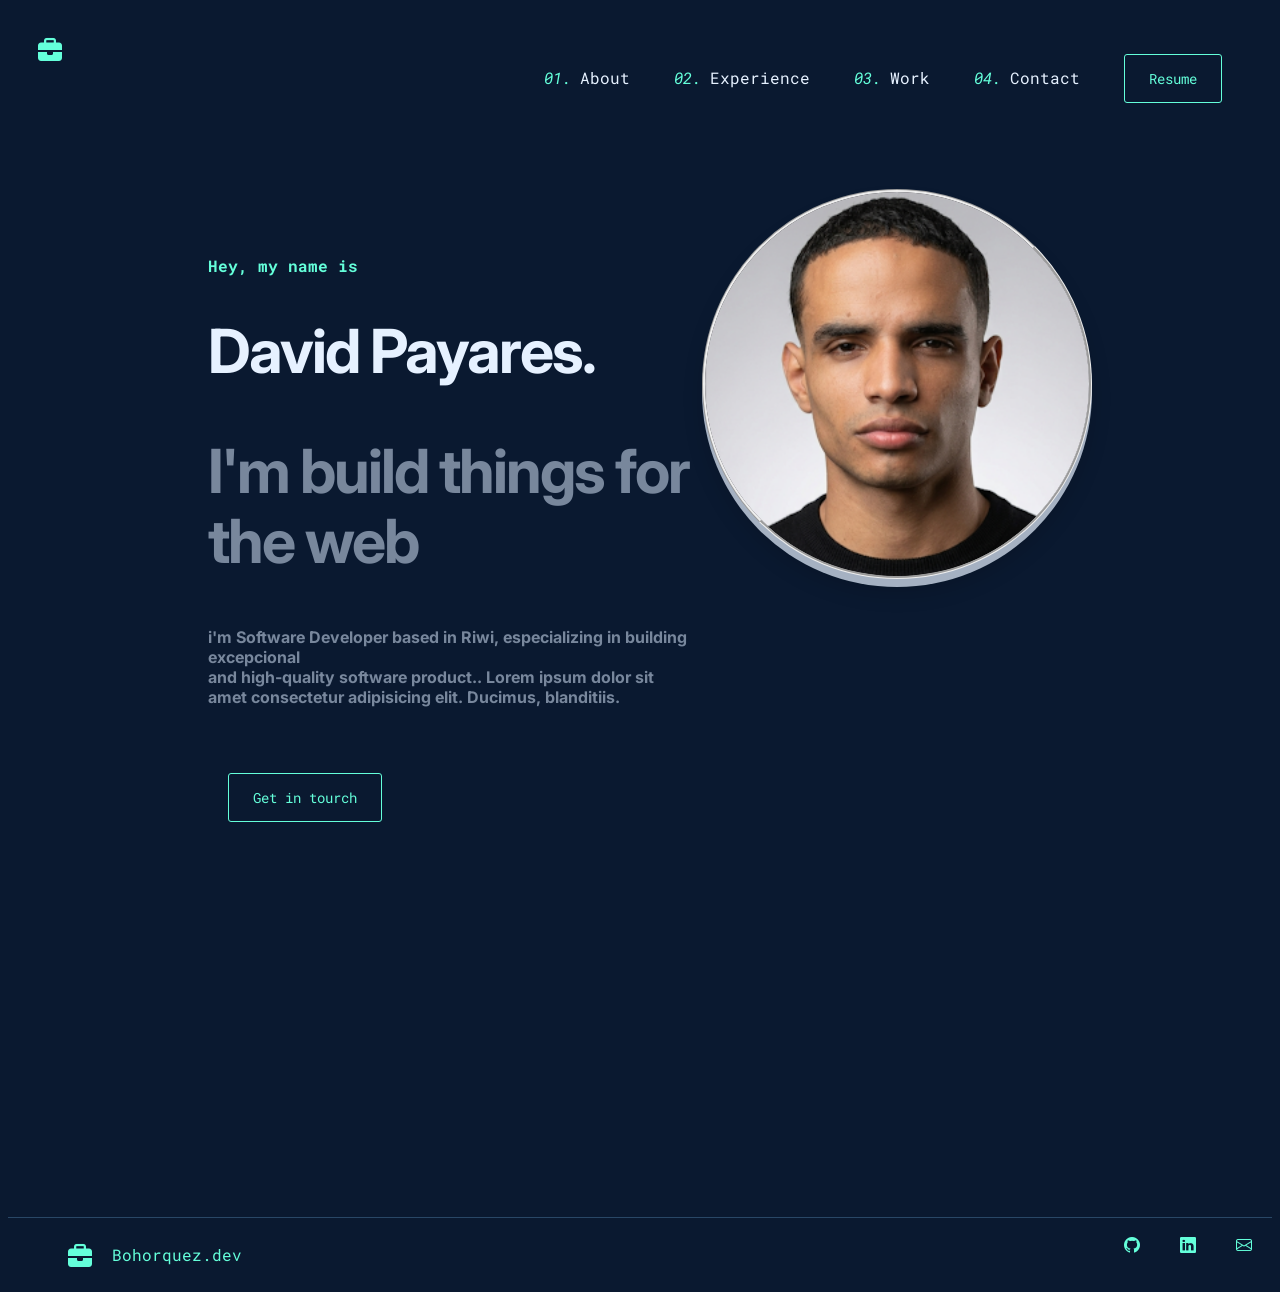
==== index.html @ 5aa813e8 "Primer commit" ====
<!DOCTYPE html>
<html lang="en">
<head>
    <meta charset="UTF-8">
    <meta name="viewport" content="width=device-width, initial-scale=1.0">
    <link rel="stylesheet" href="./style/style.css">
    <link rel="stylesheet" href="<link rel="stylesheet" href="https://cdn.jsdelivr.net/npm/bootstrap@4.3.1/dist/css/bootstrap.min.css" integrity="sha384-ggOyR0iXCbMQv3Xipma34MD+dH/1fQ784/j6cY/iJTQUOhcWr7x9JvoRxT2MZw1T" crossorigin="anonymous">
    <link rel="stylesheet" href="https://cdn.jsdelivr.net/npm/bootstrap-icons@1.13.2/font/bootstrap-icons.min.css">
    <link rel="preconnect" href="https://fonts.googleapis.com">
    <link rel="preconnect" href="https://fonts.gstatic.com" crossorigin>
    <link href="https://fonts.googleapis.com/css2?family=Inter:wght@400;500;600;700;800&family=Roboto+Mono:wght@400;500&display=swap" rel="stylesheet">
    <link rel="stylesheet" href="https://cdnjs.cloudflare.com/ajax/libs/font-awesome/6.7.2/css/all.min.css">
    <link type="icon-img" rel="icon" href="./img/briefcase.svg">

    <title>David Payares || Portafolio</title>
</head>
<body>
    <header>
        <nav>
            <i class="fa-solid fa-briefcase"></i>
            <ul>
                <li>
                    <a href="./page/about.html"><i> 01. </i>About</a>
                    <a href="./page/experience.html"><i>02. </i>Experience</a>
                    <a href="./page/work.html"><i>03. </i>Work</a>
                    <a href="./page/contact.html"><i>04. </i>Contact</a>
                    <button type="button">Resume</button>
                </li>
            </ul>
        </nav>
    </header>
    <main>
        <div class="text-content">
            <p id="saludo">Hey, my name is </p>
            <h1>David Payares.</h1>
            <h2>I'm build things for the web</h2>
            <p id="description-me">i'm Software Developer based in Riwi, especializing in building excepcional <br>
            and high-quality software product.. Lorem ipsum dolor sit <br>
            amet consectetur adipisicing elit. Ducimus, blanditiis.</p>
            <button type="button">Get in tourch</button>
            
        </div>
        <div class="img-perfil-pr">
                <img src="./img/perfil.png" alt="">
        </div>
        
       
    </main>
   <footer>
            <div>
                
                <ul>
                    <i class="fa-solid fa-briefcase"></i>
                    <li>
                         <a href="">Bohorquez.dev</a>
                    </li>
                </ul>
               
            </div>
            <ul>
                <li><a href="https://github.com/bohorquedev" target="_blank"><i class="bi bi-github w-30px h-auto"></i></a></li>
                <li><a href=""><i class="bi bi-linkedin"></i></a></li>
                <li><a href=""><i class="bi bi-envelope "></i></a></li>
            </ul>
    </footer>
</body>
</html>
---- style/style.css ----
body {
    display: flex;
    flex-direction: column;
    justify-content: space-between;
    background-color: #0A1930;
    font-family: 'inter', sans-serif;
    

}
h1 , p {
    font-family: 'Inter', sans-serif;
    font-weight: 700;
}
h1, h2{
    font-size: clamp(2.5rem, 6vw, 3.8rem);
    font-weight: 700;
    letter-spacing: -2px;
    line-height: 1.15;
    color: #E6F1FF;
}
h2 {
    color: rgba(148, 163, 184, 0.8);
}
h2:hover {
    color: rgba(226, 232, 240, 1);
}
nav {
    background-color: transparent;
    display: flex;
    justify-content: space-between;
    padding: 30px;
}
img {
    width: 50px;
    height: auto;
    border-radius: 50%;
}
ul li a {
    padding: 20px;
    text-decoration: none;
    color: #E6F1FF;
    font-family: 'Roboto Mono', monospace;
 
    
}
button {
    display: inline-block;
    padding: 14px 24px;
    margin-right: 20px;
    margin-left: 20px;

    background: transparent;
    color: #64FFDA;
    border: 1px solid #64FFDA;
    border-radius: 3px;

    font-family: monospace;
    font-size: 14px;
    text-decoration: none;

    cursor: pointer;
    transition: background-color 0.3s ease;
    font-family: 'Roboto Mono', monospace;
}
ul li button:hover {
    background-color: rgba(100, 255, 218, 0.1);
}
main button:hover {
    background-color: rgba(100, 255, 218, 0.1);
}

ul li {
    list-style-type: none;
    
}
main {
    background-color: transparent;
    margin-top: 40px;
    height: 100vh;
    display: flex;
    justify-content: space-between;
   
    
}
.text-content {
    margin-top: 50px;
    margin-left: 200px;
    color: #E6F1FF;
    
    
}

.text-content button {
    margin-top: 50px;
}
#saludo {
    color: #64FFDA;
    font-family: 'Roboto Mono', monospace;

}
.fa-briefcase {
    color: #64FFDA;
    font-size: 24px;
}
ul li a i{
    color: #64FFDA;
}
ul li a:hover {
    color: rgba(148, 163, 184, 0.8)
}
#description-me {
    color: rgba(148, 163, 184, 0.8);
    margin-top: 10px;

}
.img-perfil-pr {
    background-color: black;
    margin-right: 20vh;
    display: inline-grid;
    height: min-content;
    border-radius: 50%;
    border-style: groove;
    box-shadow: 
    0 8px 0 #a5b1c2, 
    0 15px 20px rgba(0, 0, 0, 0.15);
  
    transition: transform 0.2s ease, box-shadow 0.2s ease;
    cursor: pointer;

}
.img-perfil-pr img {
    width: 30vw;
    height: auto;
}
footer {
    border-top: 1px solid #294766;
    margin-top: 8rem;
    display: flex;
    justify-content: space-between;
}
footer ul{
    display: flex ;
}

footer div ul li a {
    text-decoration: none;
    align-self: center;
    top: 0;
    color: #64FFDA;

    
}
footer div {
   display: flex;
   padding-left: 20px;
   padding-top: 10px;

    
}
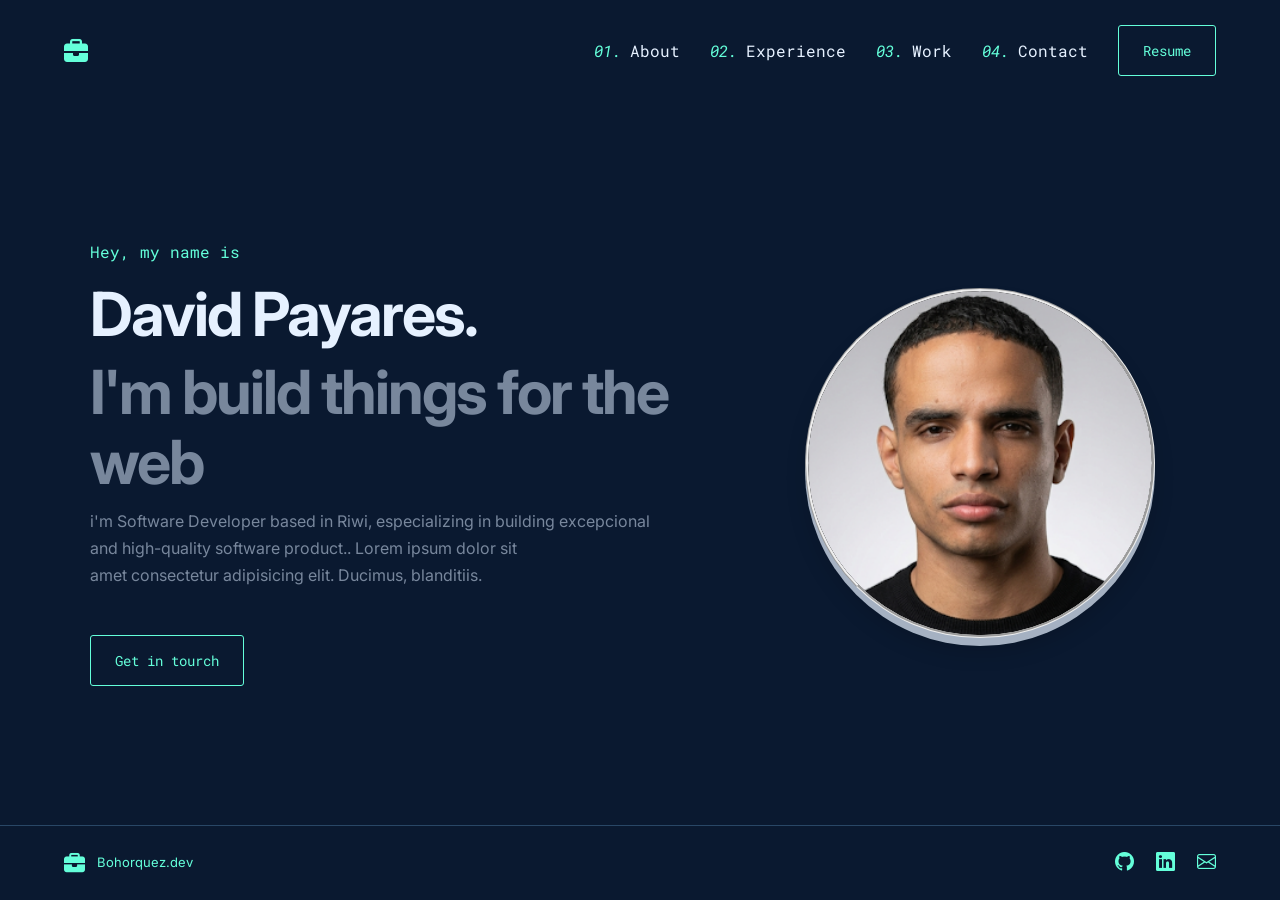
==== commit edbc4990: "Add responsive design" ====
--- a/index.html
+++ b/index.html
@@ -3,20 +3,27 @@
 <head>
     <meta charset="UTF-8">
     <meta name="viewport" content="width=device-width, initial-scale=1.0">
-    <link rel="stylesheet" href="./style/style.css">
-    <link rel="stylesheet" href="<link rel="stylesheet" href="https://cdn.jsdelivr.net/npm/bootstrap@4.3.1/dist/css/bootstrap.min.css" integrity="sha384-ggOyR0iXCbMQv3Xipma34MD+dH/1fQ784/j6cY/iJTQUOhcWr7x9JvoRxT2MZw1T" crossorigin="anonymous">
-    <link rel="stylesheet" href="https://cdn.jsdelivr.net/npm/bootstrap-icons@1.13.2/font/bootstrap-icons.min.css">
-    <link rel="preconnect" href="https://fonts.googleapis.com">
-    <link rel="preconnect" href="https://fonts.gstatic.com" crossorigin>
-    <link href="https://fonts.googleapis.com/css2?family=Inter:wght@400;500;600;700;800&family=Roboto+Mono:wght@400;500&display=swap" rel="stylesheet">
-    <link rel="stylesheet" href="https://cdnjs.cloudflare.com/ajax/libs/font-awesome/6.7.2/css/all.min.css">
-    <link type="icon-img" rel="icon" href="./img/briefcase.svg">
+    <!-- Bootstrap primero -->
+<link rel="stylesheet" href="https://cdn.jsdelivr.net/npm/bootstrap@4.3.1/dist/css/bootstrap.min.css">
+
+<!-- Iconos y fuentes -->
+<link rel="stylesheet" href="https://cdn.jsdelivr.net/npm/bootstrap-icons@1.13.2/font/bootstrap-icons.min.css">
+
+<link rel="preconnect" href="https://fonts.googleapis.com">
+<link rel="preconnect" href="https://fonts.gstatic.com" crossorigin>
+
+<link href="https://fonts.googleapis.com/css2?family=Inter:wght@400;500;600;700;800&family=Roboto+Mono:wght@400;500&display=swap" rel="stylesheet">
+
+<link rel="stylesheet" href="https://cdnjs.cloudflare.com/ajax/libs/font-awesome/6.7.2/css/all.min.css">
+
+<!-- Tu CSS siempre al final -->
+<link rel="stylesheet" href="./style/style.css">
 
     <title>David Payares || Portafolio</title>
 </head>
 <body>
     <header>
-        <nav>
+        <nav class="navbar">
             <i class="fa-solid fa-briefcase"></i>
             <ul>
                 <li>
@@ -29,7 +36,7 @@
             </ul>
         </nav>
     </header>
-    <main>
+    <main class="home-container">
         <div class="text-content">
             <p id="saludo">Hey, my name is </p>
             <h1>David Payares.</h1>
@@ -46,22 +53,25 @@
         
        
     </main>
-   <footer>
-            <div>
-                
-                <ul>
-                    <i class="fa-solid fa-briefcase"></i>
-                    <li>
-                         <a href="">Bohorquez.dev</a>
-                    </li>
-                </ul>
-               
-            </div>
-            <ul>
-                <li><a href="https://github.com/bohorquedev" target="_blank"><i class="bi bi-github w-30px h-auto"></i></a></li>
-                <li><a href=""><i class="bi bi-linkedin"></i></a></li>
-                <li><a href=""><i class="bi bi-envelope "></i></a></li>
-            </ul>
-    </footer>
+    <footer>
+    <div class="footer-brand">
+        <i class="fa-solid fa-briefcase"></i>
+        <a href="../index.html">Bohorquez.dev</a>
+    </div>
+
+    <div class="footer-socials">
+        <a href="https://github.com/bohorquedev" target="_blank">
+            <i class="bi bi-github"></i>
+        </a>
+
+        <a href="https://www.linkedin.com/in/bohorquez-dev-292005258/" target="_blank">
+            <i class="bi bi-linkedin"></i>
+        </a>
+
+        <a href="mailto:payaresbohorquezdavid@gmail.com">
+            <i class="bi bi-envelope"></i>
+        </a>
+    </div>
+</footer>
 </body>
 </html>
--- a/style/style.css
+++ b/style/style.css
@@ -1,159 +1,376 @@
+
+/* ==============================
+   CONFIGURACIÓN GENERAL
+============================== */
+
+* {
+    box-sizing: border-box;
+}
+
+html {
+    scroll-behavior: smooth;
+}
+
 body {
+    min-height: 100vh;
+    margin: 0;
     display: flex;
     flex-direction: column;
     justify-content: space-between;
     background-color: #0A1930;
-    font-family: 'inter', sans-serif;
-    
-
-}
-h1 , p {
     font-family: 'Inter', sans-serif;
-    font-weight: 700;
-}
-h1, h2{
-    font-size: clamp(2.5rem, 6vw, 3.8rem);
+    overflow-x: hidden;
+}
+
+h1, h2, p {
+    font-family: 'Inter', sans-serif;
+}
+
+h1, h2 {
+    font-size: clamp(2rem, 5vw, 3.8rem);
     font-weight: 700;
     letter-spacing: -2px;
     line-height: 1.15;
     color: #E6F1FF;
 }
+
 h2 {
     color: rgba(148, 163, 184, 0.8);
 }
+
 h2:hover {
     color: rgba(226, 232, 240, 1);
 }
-nav {
+
+/* ==============================
+   NAVBAR
+============================== */
+
+.navbar {
     background-color: transparent;
     display: flex;
     justify-content: space-between;
-    padding: 30px;
-}
-img {
-    width: 50px;
-    height: auto;
-    border-radius: 50%;
-}
-ul li a {
-    padding: 20px;
+    align-items: center;
+    padding: 25px 5%;
+    width: 100%;
+}
+
+.fa-briefcase {
+    color: #64FFDA;
+    font-size: 24px;
+    flex-shrink: 0;
+}
+
+.navbar ul {
+    margin: 0;
+    padding: 0;
+}
+
+.navbar ul li {
+    display: flex;
+    align-items: center;
+    list-style: none;
+    gap: 10px;
+}
+
+.navbar ul li a {
+    padding: 10px;
     text-decoration: none;
     color: #E6F1FF;
     font-family: 'Roboto Mono', monospace;
- 
-    
-}
+    white-space: nowrap;
+}
+
+.navbar ul li a i {
+    color: #64FFDA;
+}
+
+.navbar ul li a:hover {
+    color: rgba(148, 163, 184, 0.8);
+}
+
+/* ==============================
+   BOTONES
+============================== */
+
 button {
     display: inline-block;
     padding: 14px 24px;
-    margin-right: 20px;
-    margin-left: 20px;
-
     background: transparent;
     color: #64FFDA;
     border: 1px solid #64FFDA;
     border-radius: 3px;
-
-    font-family: monospace;
+    font-family: 'Roboto Mono', monospace;
     font-size: 14px;
-    text-decoration: none;
-
     cursor: pointer;
     transition: background-color 0.3s ease;
+}
+
+button:hover {
+    background-color: rgba(100, 255, 218, 0.1);
+}
+
+.navbar button {
+    margin-left: 10px;
+}
+
+/* ==============================
+   CONTENIDO PRINCIPAL
+============================== */
+
+.home-container {
+    width: min(1100px, 90%);
+    margin: 40px auto;
+    flex: 1;
+
+    display: grid;
+    grid-template-columns: 1.2fr 0.8fr;
+    align-items: center;
+    gap: 50px;
+    padding: 30px 0;
+}
+
+.text-content {
+    width: 100%;
+    color: #E6F1FF;
+}
+
+#saludo {
+    color: #64FFDA;
     font-family: 'Roboto Mono', monospace;
-}
-ul li button:hover {
-    background-color: rgba(100, 255, 218, 0.1);
-}
-main button:hover {
-    background-color: rgba(100, 255, 218, 0.1);
-}
-
-ul li {
-    list-style-type: none;
-    
-}
-main {
-    background-color: transparent;
-    margin-top: 40px;
-    height: 100vh;
-    display: flex;
-    justify-content: space-between;
-   
-    
-}
-.text-content {
-    margin-top: 50px;
-    margin-left: 200px;
-    color: #E6F1FF;
-    
-    
-}
-
-.text-content button {
-    margin-top: 50px;
-}
-#saludo {
-    color: #64FFDA;
-    font-family: 'Roboto Mono', monospace;
-
-}
-.fa-briefcase {
-    color: #64FFDA;
-    font-size: 24px;
-}
-ul li a i{
-    color: #64FFDA;
-}
-ul li a:hover {
-    color: rgba(148, 163, 184, 0.8)
-}
+    font-weight: 400;
+}
+
 #description-me {
     color: rgba(148, 163, 184, 0.8);
     margin-top: 10px;
-
-}
+    line-height: 1.7;
+    font-weight: 400;
+}
+
+.text-content button {
+    margin-top: 30px;
+}
+
 .img-perfil-pr {
+    width: min(100%, 350px);
+    aspect-ratio: 1 / 1;
+    margin: 0 auto;
+
     background-color: black;
-    margin-right: 20vh;
-    display: inline-grid;
-    height: min-content;
+    display: flex;
+    justify-content: center;
+    align-items: center;
+
     border-radius: 50%;
     border-style: groove;
-    box-shadow: 
-    0 8px 0 #a5b1c2, 
-    0 15px 20px rgba(0, 0, 0, 0.15);
-  
+
+    box-shadow:
+        0 8px 0 #a5b1c2,
+        0 15px 20px rgba(0, 0, 0, 0.15);
+
     transition: transform 0.2s ease, box-shadow 0.2s ease;
     cursor: pointer;
-
-}
+    overflow: hidden;
+}
+
 .img-perfil-pr img {
-    width: 30vw;
-    height: auto;
-}
+    width: 100%;
+    height: 100%;
+    object-fit: cover;
+    border-radius: 50%;
+}
+
+/* =========================================
+   FOOTER GENERAL
+========================================= */
+
 footer {
+    width: 100%;
+    min-height: 75px;
+    padding: 15px 5%;
+
+    display: flex;
+    justify-content: space-between;
+    align-items: center;
+
     border-top: 1px solid #294766;
-    margin-top: 8rem;
-    display: flex;
-    justify-content: space-between;
-}
-footer ul{
-    display: flex ;
-}
-
-footer div ul li a {
+}
+
+/* LOGO Y NOMBRE */
+
+.footer-brand {
+    display: flex;
+    align-items: center;
+    gap: 12px;
+}
+
+.footer-brand i {
+    color: #64FFDA;
+    font-size: 21px;
+}
+
+.footer-brand a {
+    color: #64FFDA;
+    font-size: 13px;
     text-decoration: none;
-    align-self: center;
-    top: 0;
-    color: #64FFDA;
-
-    
-}
-footer div {
-   display: flex;
-   padding-left: 20px;
-   padding-top: 10px;
-
-    
-}
+}
+
+/* REDES SOCIALES */
+
+.footer-socials {
+    display: flex;
+    align-items: center;
+    gap: 22px;
+}
+
+.footer-socials a {
+    color: #64FFDA;
+    font-size: 19px;
+    transition: 0.3s;
+}
+
+.footer-socials a:hover {
+    color: #E6F1FF;
+    transform: translateY(-3px);
+}
+
+/* RESPONSIVE */
+
+@media (max-width: 650px) {
+
+    footer {
+        padding: 18px 5%;
+    }
+
+}
+
+@media (max-width: 380px) {
+
+    .footer-socials {
+        gap: 14px;
+    }
+
+}
+
+@media (max-width: 900px) {
+
+    .home-container {
+        width: 85%;
+        grid-template-columns: 1fr 0.8fr;
+        gap: 30px;
+    }
+
+    .navbar {
+        padding: 20px 3%;
+    }
+
+    .navbar ul li {
+        gap: 3px;
+    }
+
+    .navbar ul li a {
+        font-size: 12px;
+        padding: 7px;
+    }
+
+    .navbar button {
+        padding: 11px 15px;
+        font-size: 12px;
+    }
+
+}
+
+/* ==============================
+   MÓVILES
+============================== */
+
+@media (max-width: 650px) {
+
+    .navbar {
+        flex-direction: column;
+        gap: 20px;
+        padding: 20px 12px;
+    }
+
+    .navbar ul {
+        width: 100%;
+    }
+
+    .navbar ul li {
+        justify-content: center;
+        flex-wrap: wrap;
+        gap: 5px;
+    }
+
+    .navbar ul li a {
+        font-size: 11px;
+        padding: 7px;
+    }
+
+    .navbar button {
+        margin: 5px;
+        padding: 10px 13px;
+        font-size: 11px;
+    }
+
+    .home-container {
+        width: 88%;
+        grid-template-columns: 1fr;
+        text-align: center;
+        gap: 35px;
+        margin: 35px auto;
+    }
+
+    .text-content {
+        order: 1;
+    }
+
+    .img-perfil-pr {
+        order: 2;
+        width: min(65%, 250px);
+    }
+
+    h1, h2 {
+        font-size: clamp(2rem, 8vw, 2.8rem);
+    }
+
+    #description-me {
+        font-size: 14px;
+    }
+
+    #description-me br {
+        display: none;
+    }
+
+    footer {
+        flex-direction: column;
+        justify-content: center;
+        gap: 15px;
+        padding: 20px;
+    }
+
+}
+
+@media (max-width: 380px) {
+
+    .navbar ul li {
+        gap: 2px;
+    }
+
+    .navbar ul li a {
+        font-size: 10px;
+        padding: 6px;
+    }
+
+    .home-container {
+        width: 90%;
+    }
+
+    .img-perfil-pr {
+        width: 65%;
+    }
+
+}
+
+
